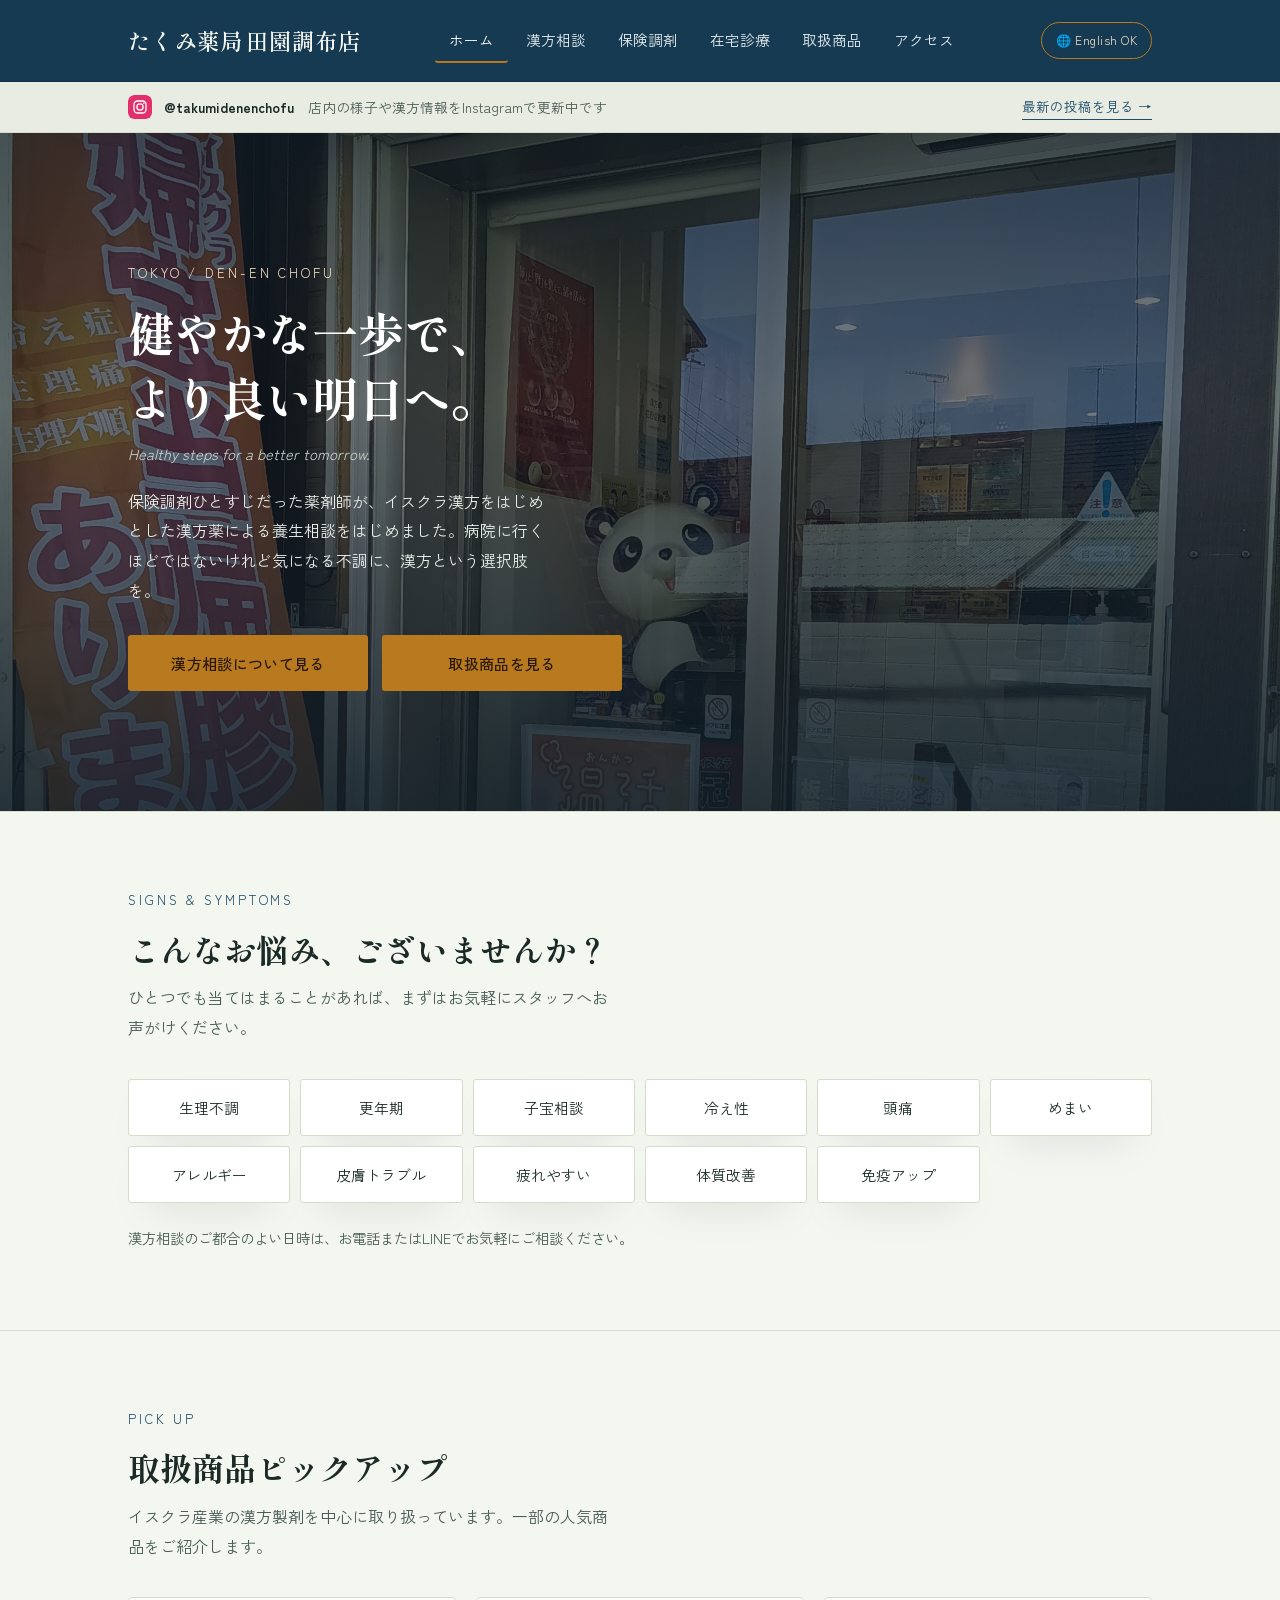
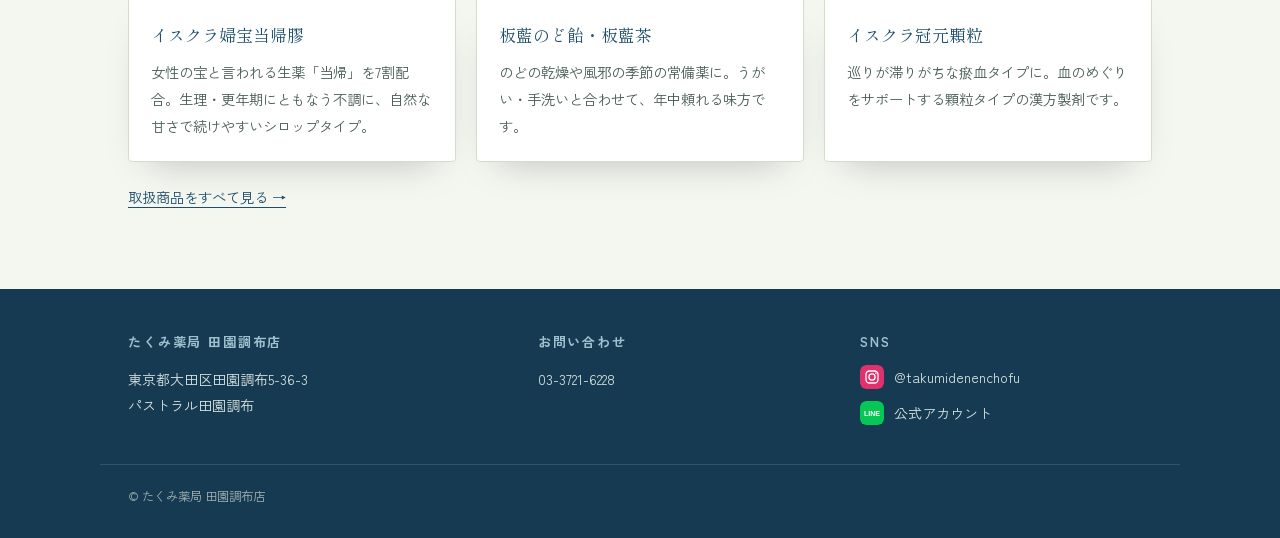
==== index.html @ 4e564f43 "Add files via upload" ====
<!doctype html>
<html lang="ja">
<head>
<meta charset="utf-8">
<meta name="viewport" content="width=device-width, initial-scale=1">
<title>たくみ薬局 田園調布店</title>
<link rel="stylesheet" href="https://fonts.googleapis.com/css2?family=Shippori+Mincho:wght@400;500;600;800&family=Zen+Kaku+Gothic+New:wght@400;500;700;900&display=swap">
<link rel="stylesheet" href="style.css">
</head>
<body>
<header class="site-header">
  <div class="header-inner">
    <a class="brand" href="index.html">
      <span class="brand-jp">たくみ薬局</span>
      <span class="brand-sub">田園調布店</span>
    </a>
    <nav class="site-nav">
      <a href="index.html" aria-current="page">ホーム</a>
      <a href="kampo.html">漢方相談</a>
      <a href="hoken-chozai.html">保険調剤</a>
      <a href="zaitaku.html">在宅診療</a>
      <a href="products.html">取扱商品</a>
      <a href="access.html">アクセス</a>
    </nav>
    <span class="lang-badge">🌐 English OK</span>
  </div>
</header>

<div class="insta-banner">
  <div class="wrap">
    <svg viewBox="0 0 48 48" xmlns="http://www.w3.org/2000/svg" role="img" aria-label="Instagram"><rect width="48" height="48" rx="12" fill="#E1306C"/><rect x="12" y="12" width="24" height="24" rx="7" fill="none" stroke="#fff" stroke-width="2.6"/><circle cx="24" cy="24" r="6.2" fill="none" stroke="#fff" stroke-width="2.6"/><circle cx="31.6" cy="16.4" r="1.6" fill="#fff"/></svg>
    <span class="label"><strong>@takumidenenchofu</strong>　店内の様子や漢方情報をInstagramで更新中です</span>
    <a class="cta" href="https://www.instagram.com/takumidenenchofu" target="_blank" rel="noopener">最新の投稿を見る →</a>
  </div>
</div>

<section class="hero">
  <div class="hero-media">
    <img src="images/hero-main.jpg" alt="たくみ薬局 田園調布店の店内">
  </div>
  <div class="hero-copy">
    <p class="eyebrow">Tokyo / Den-en chofu</p>
    <h1>健やかな一歩で、<br>より良い明日へ。</h1>
    <p class="lead-en">Healthy steps for a better tomorrow.</p>
    <p class="lead">保険調剤ひとすじだった薬剤師が、イスクラ漢方をはじめとした漢方薬による養生相談をはじめました。病院に行くほどではないけれど気になる不調に、漢方という選択肢を。</p>
    <div class="hero-actions">
      <a class="btn btn-primary" href="kampo.html">漢方相談について見る</a>
      <a class="btn btn-primary" href="products.html">取扱商品を見る</a>
    </div>
  </div>
</section>

<section>
  <div class="wrap">
    <div class="section-head">
      <p class="eyebrow">SIGNS &amp; SYMPTOMS</p>
      <h2>こんなお悩み、ございませんか？</h2>
      <p>ひとつでも当てはまることがあれば、まずはお気軽にスタッフへお声がけください。</p>
    </div>
    <ul class="tag-grid">
      <li>生理不調</li>
      <li>更年期</li>
      <li>子宝相談</li>
      <li>冷え性</li>
      <li>頭痛</li>
      <li>めまい</li>
      <li>アレルギー</li>
      <li>皮膚トラブル</li>
      <li>疲れやすい</li>
      <li>体質改善</li>
      <li>免疫アップ</li>
    </ul>
    <p class="note">漢方相談のご都合のよい日時は、お電話またはLINEでお気軽にご相談ください。</p>
  </div>
</section>

<section>
  <div class="wrap">
    <div class="section-head">
      <p class="eyebrow">PICK UP</p>
      <h2>取扱商品ピックアップ</h2>
      <p>イスクラ産業の漢方製剤を中心に取り扱っています。一部の人気商品をご紹介します。</p>
    </div>
    <div class="featured-strip">
      <div class="featured-card">
        <p class="name">イスクラ婦宝当帰膠</p>
        <p>女性の宝と言われる生薬「当帰」を7割配合。生理・更年期にともなう不調に、自然な甘さで続けやすいシロップタイプ。</p>
      </div>
      <div class="featured-card">
        <p class="name">板藍のど飴・板藍茶</p>
        <p>のどの乾燥や風邪の季節の常備薬に。うがい・手洗いと合わせて、年中頼れる味方です。</p>
      </div>
      <div class="featured-card">
        <p class="name">イスクラ冠元顆粒</p>
        <p>巡りが滞りがちな瘀血タイプに。血のめぐりをサポートする顆粒タイプの漢方製剤です。</p>
      </div>
    </div>
    <p class="note"><a href="products.html" style="color:var(--indigo); border-bottom:1px solid var(--indigo); text-decoration:none;">取扱商品をすべて見る →</a></p>
  </div>
</section>

<footer class="site-footer">
  <div class="wrap footer-inner">
    <div>
      <h4>たくみ薬局 田園調布店</h4>
      <p>東京都大田区田園調布5-36-3<br>パストラル田園調布</p>
    </div>
    <div>
      <h4>お問い合わせ</h4>
      <p><a href="tel:0337216228">03-3721-6228</a></p>
    </div>
    <div>
      <h4>SNS</h4>
      <div class="footer-sns-links">
        <a href="https://www.instagram.com/takumidenenchofu" target="_blank" rel="noopener">
          <svg viewBox="0 0 48 48" xmlns="http://www.w3.org/2000/svg" role="img" aria-label="Instagram"><rect width="48" height="48" rx="12" fill="#E1306C"/><rect x="12" y="12" width="24" height="24" rx="7" fill="none" stroke="#fff" stroke-width="2.6"/><circle cx="24" cy="24" r="6.2" fill="none" stroke="#fff" stroke-width="2.6"/><circle cx="31.6" cy="16.4" r="1.6" fill="#fff"/></svg>
          <span>@takumidenenchofu</span>
        </a>
        <a href="https://lin.ee/nmtRmc0" target="_blank" rel="noopener">
          <svg viewBox="0 0 48 48" xmlns="http://www.w3.org/2000/svg" role="img" aria-label="LINE"><rect width="48" height="48" rx="12" fill="#06C755"/><text x="24" y="30" text-anchor="middle" font-family="Arial, Helvetica, sans-serif" font-weight="700" font-size="14" fill="#ffffff">LINE</text></svg>
          <span>公式アカウント</span>
        </a>
      </div>
    </div>
  </div>
  <div class="footer-bottom wrap">
    &copy; たくみ薬局 田園調布店
  </div>
</footer>
</body>
</html>
---- style.css ----
/* ==========================================================================
   たくみ薬局 田園調布店 — shared stylesheet
   ========================================================================== */

:root {
  --ink: #1b2a26;
  --ink-soft: #4a5c56;
  --paper: #f4f6f0;
  --paper-raised: #ffffff;
  --paper-sunken: #e9ece2;
  --indigo: #1f4e6b;
  --indigo-deep: #163a52;
  --indigo-soft: #dce8ee;
  --amber: #b97a1f;
  --amber-deep: #935f16;
  --amber-soft: #f3e2c4;
  --line: #d6dccb;
  --shadow: 0 18px 40px -24px rgba(22, 42, 38, 0.35);
}

@media (prefers-color-scheme: dark) {
  :root:not([data-theme="light"]) {
    --ink: #eef1ea;
    --ink-soft: #b7c2ba;
    --paper: #101713;
    --paper-raised: #182420;
    --paper-sunken: #0c1210;
    --indigo: #82b0cc;
    --indigo-deep: #0e2431;
    --indigo-soft: #1c313c;
    --amber: #e3a83f;
    --amber-deep: #c98a2c;
    --amber-soft: #3a2f18;
    --line: #2a352f;
    --shadow: 0 18px 40px -20px rgba(0, 0, 0, 0.55);
  }
}

:root[data-theme="dark"] {
  --ink: #eef1ea;
  --ink-soft: #b7c2ba;
  --paper: #101713;
  --paper-raised: #182420;
  --paper-sunken: #0c1210;
  --indigo: #82b0cc;
  --indigo-deep: #0e2431;
  --indigo-soft: #1c313c;
  --amber: #e3a83f;
  --amber-deep: #c98a2c;
  --amber-soft: #3a2f18;
  --line: #2a352f;
  --shadow: 0 18px 40px -20px rgba(0, 0, 0, 0.55);
}

* {
  box-sizing: border-box;
}

html {
  scroll-behavior: smooth;
}

body {
  margin: 0;
  background: var(--paper);
  color: var(--ink);
  font-family: "Zen Kaku Gothic New", "Noto Sans JP", "Hiragino Sans", sans-serif;
  font-size: 16px;
  line-height: 1.85;
  -webkit-font-smoothing: antialiased;
}

h1, h2, h3, h4 {
  font-family: "Shippori Mincho", "Noto Serif JP", serif;
  color: var(--ink);
  line-height: 1.4;
  text-wrap: balance;
  margin: 0;
}

a {
  color: inherit;
}

img {
  display: block;
  max-width: 100%;
}

.wrap {
  max-width: 1080px;
  margin: 0 auto;
  padding: 0 28px;
}

.prose {
  max-width: 640px;
}

.prose p {
  color: var(--ink-soft);
  font-size: 1.02rem;
}

.prose p + p {
  margin-top: 22px;
}

.prose strong {
  color: var(--ink);
}

/* ---------- header ---------- */

.site-header {
  background: var(--indigo-deep);
  border-bottom: 1px solid rgba(0, 0, 0, 0.15);
}

.header-inner {
  max-width: 1080px;
  margin: 0 auto;
  padding: 18px 28px;
  display: flex;
  align-items: center;
  justify-content: space-between;
  gap: 24px;
  flex-wrap: wrap;
}

.brand {
  display: flex;
  align-items: baseline;
  gap: 4px;
  text-decoration: none;
  color: #f4f6f0;
}

.brand-jp,
.brand-sub {
  font-family: "Shippori Mincho", serif;
  font-size: 1.4rem;
  font-weight: 600;
  letter-spacing: 0.04em;
  color: #f4f6f0;
}

.site-nav {
  display: flex;
  gap: 4px;
  flex-wrap: wrap;
}

.site-nav a {
  display: inline-block;
  padding: 8px 14px;
  border-radius: 3px;
  text-decoration: none;
  font-size: 0.92rem;
  color: #e4ecef;
  border-bottom: 2px solid transparent;
  transition: border-color 0.15s ease, background 0.15s ease;
}

.site-nav a:hover {
  background: rgba(255, 255, 255, 0.06);
}

.site-nav a[aria-current="page"] {
  border-bottom-color: var(--amber);
  color: #fff;
}

/* ---------- language badge ---------- */

.lang-badge {
  display: inline-flex;
  align-items: center;
  gap: 6px;
  padding: 6px 14px;
  border: 1px solid var(--amber);
  border-radius: 20px;
  font-size: 0.76rem;
  letter-spacing: 0.04em;
  color: var(--amber-soft);
  white-space: nowrap;
}

.hero-copy .lang-badge {
  margin-bottom: 18px;
}

.hero-copy .lead-en {
  margin-top: 10px;
  font-style: italic;
  font-size: 0.92rem;
  color: #c7d6cf;
  max-width: 42ch;
}

/* ---------- regulatory notice blocks ---------- */

.notice-group {
  display: grid;
  gap: 14px;
}

.notice-group + .notice-group {
  margin-top: 30px;
}

.notice-group h3 {
  font-size: 1rem;
  color: var(--indigo);
}

.tbd {
  background: var(--amber-soft);
  color: var(--amber-deep);
  padding: 1px 8px;
  border-radius: 3px;
  font-size: 0.88em;
  font-weight: 700;
  white-space: nowrap;
}

/* ---------- buttons ---------- */

.btn {
  display: inline-flex;
  align-items: center;
  gap: 8px;
  padding: 13px 26px;
  border-radius: 3px;
  font-size: 0.95rem;
  text-decoration: none;
  border: 1px solid transparent;
  font-weight: 500;
  letter-spacing: 0.02em;
  transition: transform 0.15s ease, box-shadow 0.15s ease, background 0.15s ease;
}

.btn-primary {
  background: var(--amber);
  color: #2a1a05;
}

.btn-primary:hover {
  background: var(--amber-deep);
}

.btn-ghost {
  background: transparent;
  border-color: var(--line);
  color: var(--ink);
}

.btn-ghost:hover {
  border-color: var(--indigo);
  color: var(--indigo);
}

.hero-actions {
  display: flex;
  gap: 14px;
  flex-wrap: wrap;
  margin-top: 30px;
}

.hero-actions .btn {
  width: 240px;
  justify-content: center;
}

/* ---------- hero (index) ---------- */

.hero {
  position: relative;
  min-height: 480px;
  display: flex;
  align-items: flex-end;
  color: #f4f6f0;
  overflow: hidden;
}

.hero-media {
  position: absolute;
  inset: 0;
}

.hero-media img {
  width: 100%;
  height: 100%;
  object-fit: cover;
  object-position: center 30%;
}

.hero-media::after {
  content: "";
  position: absolute;
  inset: 0;
  background: linear-gradient(
    180deg,
    rgba(15, 30, 40, 0.72) 0%,
    rgba(15, 30, 40, 0.58) 40%,
    rgba(15, 30, 40, 0.88) 100%
  );
}

.hero-copy {
  position: relative;
  padding: 64px 28px 56px;
  max-width: 1080px;
  margin: 0 auto;
  width: 100%;
}

.eyebrow {
  font-size: 0.82rem;
  letter-spacing: 0.22em;
  color: var(--amber-soft);
  margin: 0 0 14px;
  text-transform: uppercase;
}

.hero-copy h1 {
  font-size: clamp(1.9rem, 4.2vw, 2.9rem);
  color: #fff;
  max-width: 14ch;
}

.hero-copy .lead {
  margin-top: 20px;
  max-width: 52ch;
  color: #e7ede8;
  font-size: 1rem;
}

/* ---------- generic section rhythm ---------- */

section {
  padding: 64px 0;
}

section + section {
  border-top: 1px solid var(--line);
}

.section-head {
  margin-bottom: 36px;
}

.section-head .eyebrow {
  color: var(--indigo);
}

.section-head h2 {
  font-size: clamp(1.5rem, 3vw, 2rem);
}

.section-head p {
  color: var(--ink-soft);
  margin-top: 12px;
  max-width: 60ch;
}

/* ---------- concern tags ---------- */

.tag-grid {
  list-style: none;
  display: grid;
  grid-template-columns: repeat(auto-fill, minmax(140px, 1fr));
  gap: 10px;
  margin: 0;
  padding: 0;
}

.tag-grid li {
  background: var(--paper-raised);
  border: 1px solid var(--line);
  border-radius: 3px;
  padding: 14px 16px;
  font-size: 0.92rem;
  text-align: center;
  box-shadow: var(--shadow);
}

.note {
  margin-top: 22px;
  color: var(--ink-soft);
  font-size: 0.9rem;
}

.note a {
  color: var(--indigo);
  text-decoration: underline;
}

/* ---------- concern groups (kampo page) ---------- */

.concern-groups {
  display: grid;
  grid-template-columns: repeat(auto-fit, minmax(230px, 1fr));
  gap: 20px;
}

.concern-group {
  background: var(--paper-raised);
  border: 1px solid var(--line);
  border-radius: 4px;
  padding: 22px 24px;
  box-shadow: var(--shadow);
}

.concern-group h3 {
  font-size: 1.02rem;
  color: var(--indigo);
  margin-bottom: 10px;
}

.concern-group ul {
  margin: 0;
  padding-left: 1.1em;
  color: var(--ink-soft);
  font-size: 0.92rem;
}

.concern-group li + li {
  margin-top: 4px;
}

/* ---------- numbered flow ---------- */

.flow {
  list-style: none;
  margin: 0;
  padding: 0;
  display: grid;
  gap: 0;
  counter-reset: flow;
}

.flow li {
  counter-increment: flow;
  display: grid;
  grid-template-columns: 56px 1fr;
  gap: 20px;
  padding: 22px 0;
}

.flow li + li {
  border-top: 1px dashed var(--line);
}

.flow li::before {
  content: counter(flow, decimal-leading-zero);
  font-family: "Shippori Mincho", serif;
  font-size: 1.6rem;
  color: var(--amber);
  line-height: 1.3;
}

.flow h3 {
  font-size: 1.05rem;
  margin-bottom: 6px;
}

.flow p {
  margin: 0;
  color: var(--ink-soft);
  font-size: 0.94rem;
}

/* ---------- info box ---------- */

.info-box {
  background: var(--indigo-soft);
  border: 1px solid var(--indigo);
  border-radius: 4px;
  padding: 28px 30px;
  display: grid;
  gap: 12px;
}

.info-box dl {
  margin: 0;
  display: grid;
  grid-template-columns: max-content 1fr;
  gap: 8px 20px;
}

.info-box dt {
  color: var(--indigo);
  font-weight: 700;
  white-space: nowrap;
}

.info-box dd {
  margin: 0;
}

/* ---------- standard (facility criteria) items ---------- */

.standard-item + .standard-item {
  margin-top: 26px;
  padding-top: 26px;
  border-top: 1px dashed var(--indigo);
}

.standard-item h4 {
  font-family: "Shippori Mincho", serif;
  color: var(--indigo);
  font-size: 1.02rem;
  margin-bottom: 8px;
}

.standard-item p {
  margin: 0;
}

.standard-item p + p {
  margin-top: 10px;
}

.standard-item ol,
.standard-item ul {
  margin: 10px 0 0;
  padding-left: 1.3em;
}

.standard-item ol ol,
.standard-item ul ul {
  margin-top: 6px;
  padding-left: 1.4em;
}

.standard-item li + li {
  margin-top: 6px;
}

.standard-item .ref-no {
  display: block;
  margin-top: 10px;
  font-size: 0.85rem;
  color: var(--ink-soft);
}

/* ---------- image + copy split ---------- */

.split {
  display: grid;
  grid-template-columns: 1fr 1fr;
  gap: 44px;
  align-items: center;
}

.split img {
  border-radius: 4px;
  box-shadow: var(--shadow);
}

@media (max-width: 760px) {
  .split {
    grid-template-columns: 1fr;
  }
}

/* ---------- drawer cards (products) ---------- */

.drawer-grid {
  display: grid;
  grid-template-columns: repeat(auto-fit, minmax(260px, 1fr));
  gap: 22px;
}

.drawer {
  background: var(--paper-raised);
  border: 1px solid var(--line);
  border-radius: 3px;
  box-shadow: var(--shadow);
  overflow: hidden;
  display: flex;
  flex-direction: column;
}

.drawer-plate {
  background: var(--indigo-deep);
  color: #f4f6f0;
  padding: 14px 20px;
  display: flex;
  align-items: center;
  justify-content: space-between;
  gap: 12px;
}

.drawer-plate .name {
  font-family: "Shippori Mincho", serif;
  font-size: 1.02rem;
  letter-spacing: 0.02em;
}

.drawer-plate .kana {
  font-size: 0.72rem;
  color: #b9d3de;
  letter-spacing: 0.04em;
}

.drawer-handle {
  width: 30px;
  height: 12px;
  border-radius: 6px;
  border: 2px solid #cfe0e8;
  flex-shrink: 0;
}

.drawer-body {
  padding: 18px 20px 22px;
  display: flex;
  flex-direction: column;
  gap: 12px;
  flex: 1;
}

.drawer-body p {
  margin: 0;
  color: var(--ink-soft);
  font-size: 0.92rem;
}

.drawer-price {
  margin-top: auto;
  padding-top: 12px;
  border-top: 1px dashed var(--line);
  font-size: 0.85rem;
  color: var(--amber-deep);
  font-variant-numeric: tabular-nums;
}

/* ---------- featured strip (index) ---------- */

.featured-strip {
  display: grid;
  grid-template-columns: repeat(auto-fit, minmax(220px, 1fr));
  gap: 20px;
}

.featured-card {
  background: var(--paper-raised);
  border: 1px solid var(--line);
  border-radius: 4px;
  padding: 22px;
  box-shadow: var(--shadow);
}

.featured-card .name {
  font-family: "Shippori Mincho", serif;
  color: var(--indigo);
  font-size: 1.05rem;
  margin-bottom: 8px;
}

.featured-card p {
  margin: 0;
  color: var(--ink-soft);
  font-size: 0.9rem;
}

/* ---------- brand badge ---------- */

.brand-badge {
  display: inline-flex;
  align-items: center;
  gap: 12px;
  background: var(--paper-sunken);
  border: 1px solid var(--line);
  border-radius: 30px;
  padding: 8px 18px 8px 8px;
}

.brand-badge img {
  width: 40px;
  height: 40px;
  object-fit: contain;
}

.brand-badge span {
  font-size: 0.88rem;
  color: var(--ink-soft);
}

/* ---------- access page ---------- */

.contact-grid {
  display: grid;
  grid-template-columns: 1fr 1fr;
  gap: 40px;
  align-items: start;
}

@media (max-width: 760px) {
  .contact-grid {
    grid-template-columns: 1fr;
  }
}

.sns-list {
  list-style: none;
  margin: 18px 0 0;
  padding: 0;
  display: grid;
  gap: 10px;
}

.sns-list a:not(.sns-button) {
  display: inline-block;
  text-decoration: none;
  color: var(--indigo);
  border-bottom: 1px solid var(--indigo);
  font-size: 0.94rem;
}

/* ---------- SNS icon links ---------- */

.sns-buttons {
  display: flex;
  flex-wrap: wrap;
  gap: 12px;
  margin-top: 6px;
}

.sns-button {
  display: inline-flex;
  align-items: center;
  gap: 10px;
  padding: 8px 18px 8px 8px;
  border: 1px solid var(--line);
  border-radius: 30px;
  text-decoration: none;
  color: var(--ink);
  font-size: 0.9rem;
  background: var(--paper-raised);
  box-shadow: var(--shadow);
  transition: border-color 0.15s ease;
}

.sns-button:hover {
  border-color: var(--indigo);
}

.sns-button svg {
  width: 28px;
  height: 28px;
  border-radius: 7px;
  flex-shrink: 0;
}

.footer-sns-links {
  display: flex;
  flex-direction: column;
  gap: 10px;
}

.footer-sns-links a {
  display: inline-flex;
  align-items: center;
  gap: 10px;
  text-decoration: none;
  color: #e4ecef;
  font-size: 0.88rem;
}

.footer-sns-links a:hover {
  text-decoration: underline;
}

.footer-sns-links svg {
  width: 24px;
  height: 24px;
  border-radius: 6px;
  flex-shrink: 0;
}

/* ---------- instagram update banner ---------- */

.insta-banner {
  background: var(--paper-sunken);
  border-bottom: 1px solid var(--line);
}

.insta-banner .wrap {
  display: flex;
  align-items: center;
  gap: 12px;
  padding: 12px 28px;
  flex-wrap: wrap;
}

.insta-banner svg {
  width: 24px;
  height: 24px;
  border-radius: 6px;
  flex-shrink: 0;
}

.insta-banner .label {
  font-size: 0.86rem;
  color: var(--ink-soft);
}

.insta-banner .label strong {
  color: var(--ink);
}

.insta-banner .cta {
  margin-left: auto;
  font-size: 0.85rem;
  color: var(--indigo);
  text-decoration: none;
  border-bottom: 1px solid var(--indigo);
  white-space: nowrap;
}

.map-caption {
  margin-top: 10px;
  font-size: 0.85rem;
  color: var(--ink-soft);
}

/* ---------- footer ---------- */

.site-footer {
  background: var(--indigo-deep);
  color: #e4ecef;
  padding: 44px 0 30px;
}

.footer-inner {
  display: grid;
  grid-template-columns: 1.3fr 1fr 1fr;
  gap: 30px;
}

@media (max-width: 760px) {
  .footer-inner {
    grid-template-columns: 1fr;
  }
}

.footer-inner h4 {
  font-size: 0.82rem;
  letter-spacing: 0.14em;
  color: #9fc0cf;
  margin-bottom: 12px;
  font-family: "Zen Kaku Gothic New", sans-serif;
}

.footer-inner p, .footer-inner a {
  font-size: 0.88rem;
  color: #d9e4e2;
  text-decoration: none;
}

.footer-inner a:hover {
  text-decoration: underline;
}

.footer-bottom {
  max-width: 1080px;
  margin: 32px auto 0;
  padding: 20px 28px 0;
  border-top: 1px solid rgba(255, 255, 255, 0.12);
  font-size: 0.78rem;
  color: #9fb2b0;
}

/* ---------- page banner (non-home pages) ---------- */

.page-banner {
  background: var(--indigo-deep);
  color: #f4f6f0;
  padding: 56px 0 44px;
}

.page-banner .eyebrow {
  color: var(--amber-soft);
}

.page-banner h1 {
  color: #fff;
  font-size: clamp(1.7rem, 3.6vw, 2.4rem);
  margin-top: 12px;
}

.page-banner p {
  margin-top: 16px;
  max-width: 60ch;
  color: #dde7e2;
}
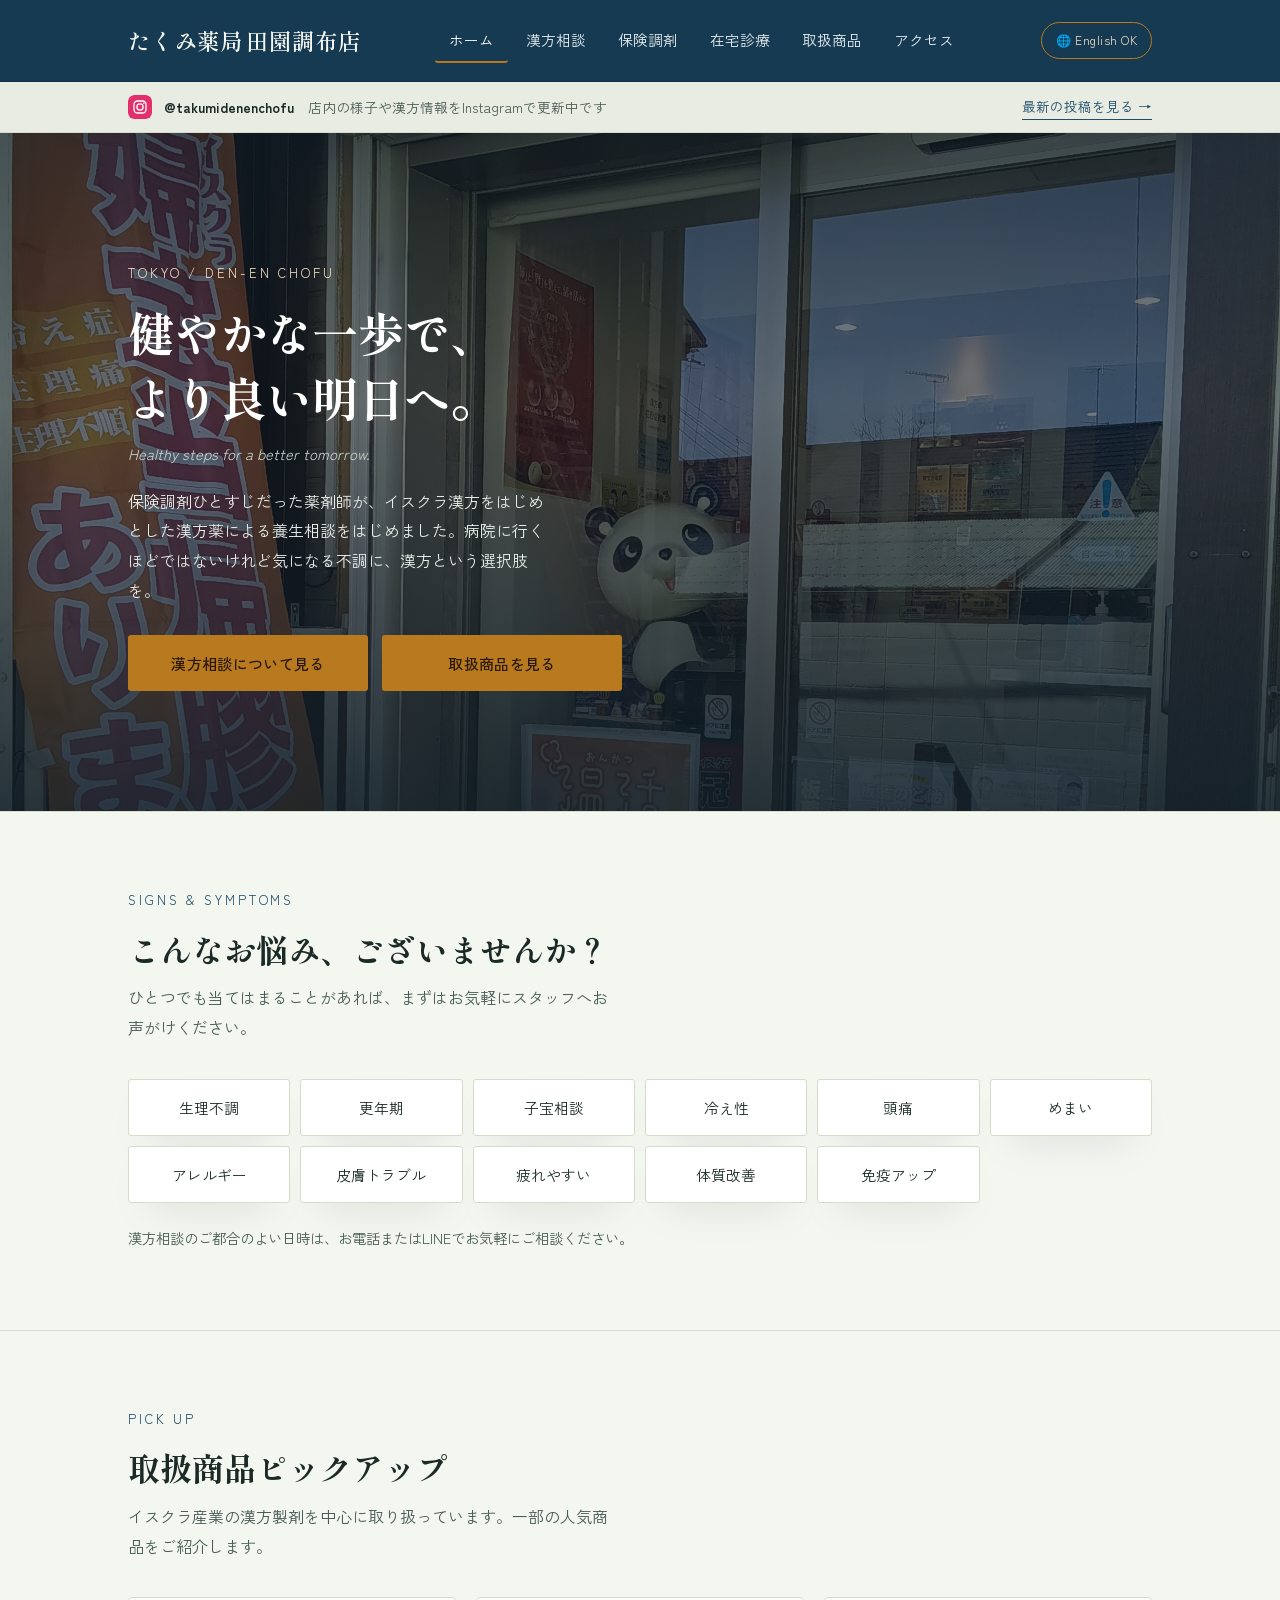
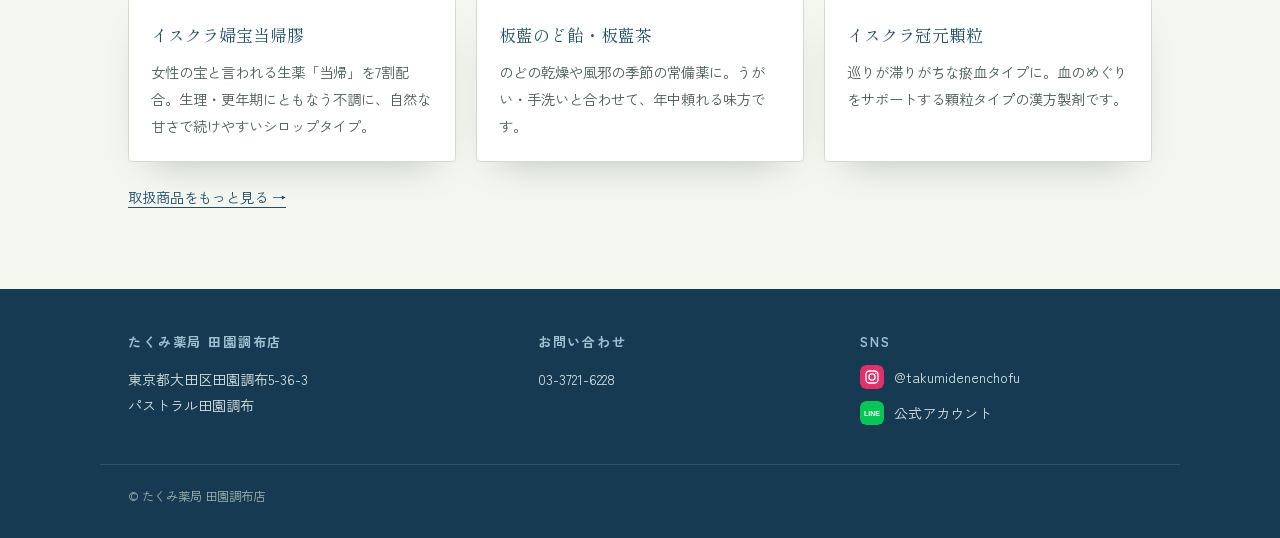
==== commit 6c6a4fab: "Add files via upload" ====
--- a/index.html
+++ b/index.html
@@ -95,7 +95,7 @@
         <p>巡りが滞りがちな瘀血タイプに。血のめぐりをサポートする顆粒タイプの漢方製剤です。</p>
       </div>
     </div>
-    <p class="note"><a href="products.html" style="color:var(--indigo); border-bottom:1px solid var(--indigo); text-decoration:none;">取扱商品をすべて見る →</a></p>
+    <p class="note"><a href="products.html" style="color:var(--indigo); border-bottom:1px solid var(--indigo); text-decoration:none;">取扱商品をもっと見る →</a></p>
   </div>
 </section>
 
